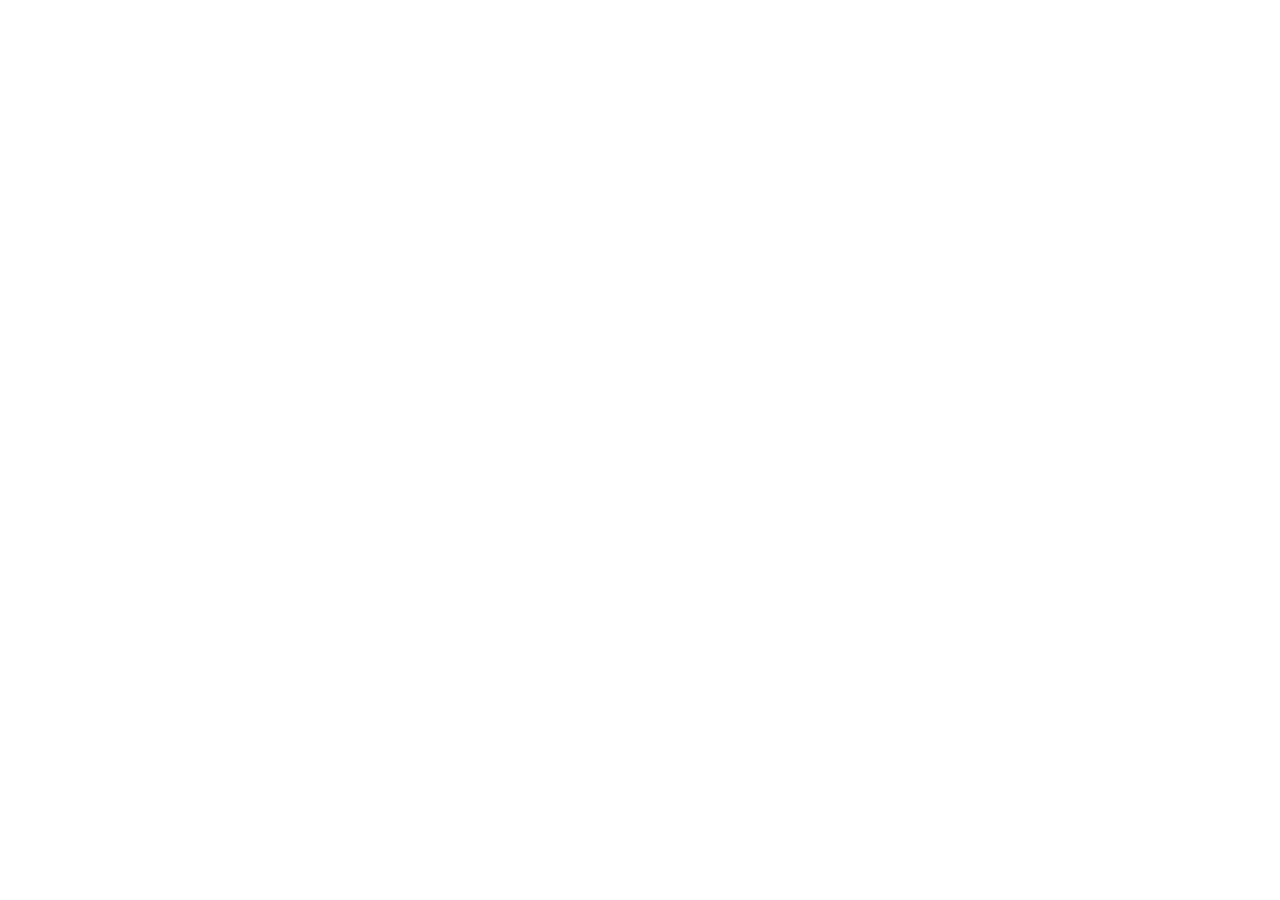
==== index.html @ 25714bb6 "Add files via upload" ====
<!doctype html><html lang="en"><head><meta charset="utf-8"/><link rel="icon" href="/multitrainer/favicon.ico"/><meta name="viewport" content="width=device-width,initial-scale=1"/><meta name="theme-color" content="#000000"/><meta name="description" content="Petit Champion !"/><link rel="apple-touch-icon" href="/multitrainer/logo192.png"/><link rel="manifest" href="/multitrainer/manifest.json"/><title>Les tables de multiplication</title><script defer="defer" src="/multitrainer/static/js/main.5baf203d.js"></script><link href="/multitrainer/static/css/main.7b5cc79b.css" rel="stylesheet"></head><body><noscript>You need to enable JavaScript to run this app.</noscript><div id="root"></div></body></html>
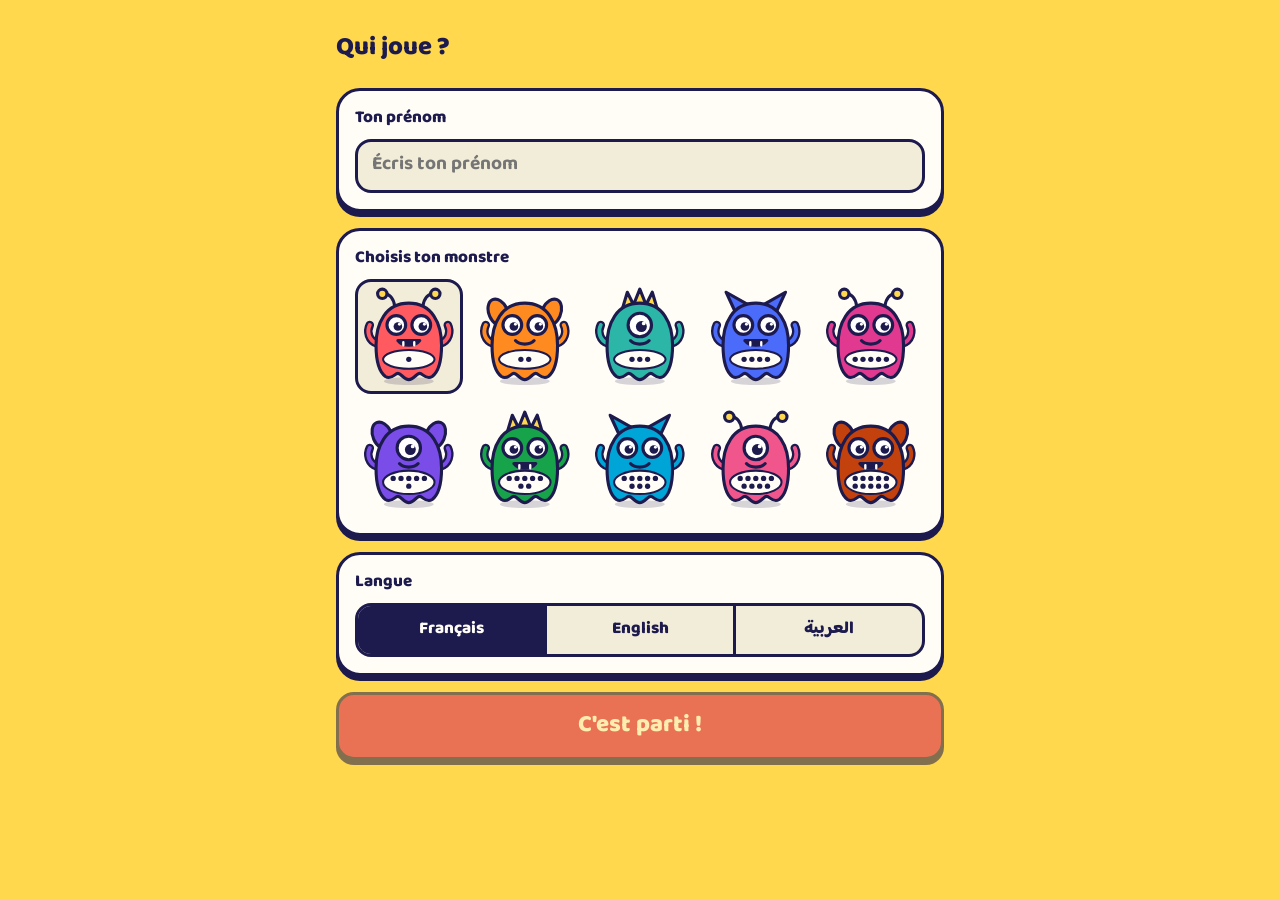
==== commit d8579853: "v2 becomes the main game at /multitrainer/; the first version's files removed Co-Authored-By: Claude" ====
--- a/index.html
+++ b/index.html
@@ -1 +1,22 @@
-<!doctype html><html lang="en"><head><meta charset="utf-8"/><link rel="icon" href="/multitrainer/favicon.ico"/><meta name="viewport" content="width=device-width,initial-scale=1"/><meta name="theme-color" content="#000000"/><meta name="description" content="Petit Champion !"/><link rel="apple-touch-icon" href="/multitrainer/logo192.png"/><link rel="manifest" href="/multitrainer/manifest.json"/><title>Les tables de multiplication</title><script defer="defer" src="/multitrainer/static/js/main.5baf203d.js"></script><link href="/multitrainer/static/css/main.7b5cc79b.css" rel="stylesheet"></head><body><noscript>You need to enable JavaScript to run this app.</noscript><div id="root"></div></body></html>+<!doctype html>
+<html lang="fr" dir="ltr">
+<head>
+<meta charset="utf-8">
+<meta name="viewport" content="width=device-width, initial-scale=1, viewport-fit=cover">
+<meta name="description" content="Les tables de multiplication, en jouant.">
+<meta name="theme-color" content="#FFD84D">
+<title>MultiTrainer: les tables de multiplication</title>
+<link rel="icon" type="image/png" href="icons/icon-192.png">
+<link rel="apple-touch-icon" href="icons/icon-180.png">
+<link rel="manifest" href="manifest.json">
+<link rel="preload" href="fonts/baloo-latin.woff2" as="font" type="font/woff2" crossorigin>
+<link rel="stylesheet" href="app.css?v=2.0.1">
+<script src="engine.js?v=2.0.1" defer></script>
+<script src="monsters.js?v=2.0.1" defer></script>
+<script src="app.js?v=2.0.1" defer></script>
+</head>
+<body>
+<div id="app"></div>
+<noscript><p style="padding:24px;text-align:center">Ce jeu a besoin de JavaScript.</p></noscript>
+</body>
+</html>
--- a/app.css
+++ b/app.css
@@ -0,0 +1,204 @@
+@font-face { font-family: "Baloo"; src: url(fonts/baloo-arabic.woff2) format("woff2"); font-weight: 500 800; font-display: swap; unicode-range: U+0600-06FF, U+0750-077F, U+0870-088E, U+0890-0891, U+0898-08E1, U+08E3-08FF, U+200C-200E, U+2010-2011, U+204F, U+2E41, U+FB50-FDFF, U+FE70-FE74, U+FE76-FEFC; }
+@font-face { font-family: "Baloo"; src: url(fonts/baloo-latin-ext.woff2) format("woff2"); font-weight: 500 800; font-display: swap; unicode-range: U+0100-02BA, U+02BD-02C5, U+02C7-02CC, U+02CE-02D7, U+02DD-02FF, U+1E00-1EFF, U+2020, U+20A0-20AB, U+20AD-20C0, U+2113, U+2C60-2C7F, U+A720-A7FF; }
+@font-face { font-family: "Baloo"; src: url(fonts/baloo-latin.woff2) format("woff2"); font-weight: 500 800; font-display: swap; unicode-range: U+0000-00FF, U+0131, U+0152-0153, U+02BB-02BC, U+02C6, U+02DA, U+02DC, U+2000-206F, U+20AC, U+2122, U+2191, U+2193, U+2212, U+2215, U+FEFF, U+FFFD; }
+
+:root {
+  --bg: #FFD84D; --bg2: #FFC930; --card: #FFFDF5; --ink: #1D1A4E; --soft: #5A568C; --line: #1D1A4E; --well: #F2EDD8;
+  --pink: #D81F5C; --blue: #3451E0; --teal: #0F8F83; --good: #118A4C; --bad: #D42F35; --gold: #FFC700; --on: #FFFFFF;
+  --r: 18px; --bw: 3px; --lift: 5px;
+  --safe-t: env(safe-area-inset-top, 0px); --safe-b: env(safe-area-inset-bottom, 0px);
+}
+[data-theme="dark"] {
+  --bg: #1D1A4E; --bg2: #171440; --card: #2D2972; --ink: #FFF8DC; --soft: #C6C2EE; --line: #0D0B2E; --well: #3A3588;
+  --pink: #E8376F; --blue: #4F6BF0; --teal: #129C8F; --good: #159A56; --bad: #DE3F45;
+}
+* { box-sizing: border-box; -webkit-tap-highlight-color: transparent; }
+[hidden] { display: none !important; }
+html { height: 100%; }
+body { margin: 0; min-height: 100%; background: var(--bg); color: var(--ink); font: 600 1.0625rem/1.4 "Baloo", ui-rounded, "Segoe UI", system-ui, sans-serif; touch-action: manipulation; overscroll-behavior-y: none; }
+h1, h2, h3, p { margin: 0; }
+button, input { font: inherit; color: inherit; }
+button { cursor: pointer; }
+:focus-visible { outline: 3px solid var(--blue); outline-offset: 3px; }
+[data-theme="dark"] :focus-visible { outline-color: var(--gold); }
+.sr { position: absolute; width: 1px; height: 1px; overflow: hidden; clip-path: inset(50%); white-space: nowrap; }
+svg.i { width: 1.35em; height: 1.35em; flex: none; fill: none; stroke: currentColor; stroke-width: 2.4; stroke-linecap: round; stroke-linejoin: round; }
+svg.monster { display: block; width: 100%; height: auto; overflow: visible; }
+
+.screen { width: min(100%, 640px); margin: 0 auto; padding: calc(14px + var(--safe-t)) 16px calc(28px + var(--safe-b)); display: flex; flex-direction: column; gap: 16px; }
+.bar { display: flex; align-items: center; gap: 10px; min-height: 48px; }
+.bar h1 { font-size: 1.6rem; font-weight: 800; line-height: 1.1; flex: 1; outline: none; }
+.spacer { flex: 1; }
+
+.btn { display: inline-flex; align-items: center; justify-content: center; gap: 8px; min-height: 52px; padding: 8px 20px; border: var(--bw) solid var(--line); border-radius: var(--r); background: var(--card); color: var(--ink); font-weight: 800; box-shadow: 0 var(--lift) 0 var(--line); transition: transform .08s, box-shadow .08s; }
+.btn:active:not(:disabled) { transform: translateY(var(--lift)); box-shadow: 0 0 0 var(--line); }
+.btn:disabled { opacity: .55; cursor: default; }
+.btn.go { background: var(--pink); color: var(--on); }
+.btn.blue { background: var(--blue); color: var(--on); }
+.btn.ghost { box-shadow: none; background: transparent; border-color: currentColor; min-height: 44px; }
+.btn.big { width: 100%; min-height: 68px; font-size: 1.5rem; }
+.round { width: 48px; min-height: 48px; padding: 0; flex: none; border-radius: 50%; box-shadow: 0 3px 0 var(--line); }
+.round:active:not(:disabled) { transform: translateY(3px); }
+
+.card { background: var(--card); border: var(--bw) solid var(--line); border-radius: 24px; padding: 16px; box-shadow: 0 var(--lift) 0 var(--line); }
+.who { display: flex; align-items: center; gap: 8px; min-height: 48px; padding: 2px 16px 2px 4px; border: var(--bw) solid var(--line); border-radius: 999px; background: var(--card); font-weight: 800; box-shadow: 0 3px 0 var(--line); max-width: 62%; }
+[dir="rtl"] .who { padding: 2px 4px 2px 16px; }
+.who .pet { width: 38px; flex: none; }
+.who span { overflow: hidden; text-overflow: ellipsis; white-space: nowrap; }
+.chip { display: inline-flex; align-items: center; gap: 4px; padding: 2px 12px; border-radius: 999px; background: var(--ink); color: var(--bg); font-weight: 800; }
+[data-theme="dark"] .chip { background: var(--gold); color: #1D1A4E; }
+
+/* Home */
+.hero { display: grid; grid-template-columns: minmax(104px, 34%) 1fr; gap: 14px; align-items: center; }
+.hero h2 { font-size: clamp(1.45rem, 6vw, 2rem); line-height: 1.1; font-weight: 800; }
+.hero p { color: var(--soft); margin-top: 4px; }
+.meter { height: 16px; margin-top: 10px; border: var(--bw) solid var(--line); border-radius: 999px; background: var(--well); overflow: hidden; }
+.meter i { display: block; height: 100%; background: var(--teal); }
+.pet-bob svg { animation: bob 2.6s ease-in-out infinite; transform-origin: 50% 100%; }
+.modes { display: grid; grid-template-columns: 1fr 1fr; gap: 14px; }
+.mode { display: flex; flex-direction: column; align-items: flex-start; gap: 2px; text-align: start; padding: 14px; min-height: 112px; border: var(--bw) solid var(--line); border-radius: 22px; color: var(--on); box-shadow: 0 var(--lift) 0 var(--line); transition: transform .08s, box-shadow .08s; }
+.mode:active { transform: translateY(var(--lift)); box-shadow: none; }
+.mode b { font-size: 1.3rem; font-weight: 800; line-height: 1.1; margin-top: 4px; }
+.mode small { font-size: .92rem; font-weight: 600; line-height: 1.2; }
+.mode svg.i { width: 30px; height: 30px; }
+.m-free { background: var(--blue); } .m-chrono { background: var(--pink); } .m-duel { background: #6D3FD9; } .m-learn { background: var(--teal); }
+.shelf { display: flex; align-items: center; gap: 10px; width: 100%; text-align: start; padding: 12px 14px; }
+.shelf .row { display: flex; gap: 2px; flex: 1; min-width: 0; }
+.shelf .row > div { flex: 1; max-width: 42px; }
+.shelf b { flex: none; }
+
+/* Setup */
+.field { display: flex; flex-direction: column; gap: 8px; }
+.field > label, .field > .lab { font-weight: 800; }
+.tables { display: grid; grid-template-columns: repeat(5, 1fr); gap: 10px; }
+.tables.t12 { grid-template-columns: repeat(4, 1fr); }
+.t { min-height: 58px; font-size: 1.4rem; font-weight: 800; border: var(--bw) solid var(--line); border-radius: 16px; background: var(--well); color: var(--ink); }
+.t[aria-pressed="true"] { background: var(--blue); color: var(--on); box-shadow: inset 0 -4px 0 rgba(0,0,0,.25); }
+.seg { display: flex; border: var(--bw) solid var(--line); border-radius: 16px; overflow: hidden; background: var(--well); }
+.seg button { flex: 1; min-height: 48px; border: 0; background: transparent; font-weight: 800; padding: 4px 6px; color: var(--ink); }
+.seg button + button { border-inline-start: var(--bw) solid var(--line); }
+.seg button[aria-pressed="true"] { background: var(--ink); color: var(--card); }
+.links { display: flex; gap: 16px; }
+.link { background: none; border: 0; padding: 6px 0; text-decoration: underline; font-weight: 700; color: var(--ink); min-height: 40px; }
+.err { color: var(--bad); font-weight: 800; }
+[data-theme="dark"] .err { color: #FF9EA1; }
+input[type="range"] { width: 100%; accent-color: var(--blue); height: 32px; }
+input[type="text"] { width: 100%; min-height: 54px; padding: 8px 14px; border: var(--bw) solid var(--line); border-radius: 16px; background: var(--well); color: var(--ink); font-weight: 700; font-size: 1.2rem; }
+.pets { display: grid; grid-template-columns: repeat(5, 1fr); gap: 8px; }
+.pets button { padding: 4px; border: var(--bw) solid transparent; border-radius: 16px; background: transparent; }
+.pets button[aria-pressed="true"] { border-color: var(--line); background: var(--well); }
+
+/* Game */
+.game { position: fixed; inset: 0; display: flex; flex-direction: column; padding: calc(10px + var(--safe-t)) 16px calc(16px + var(--safe-b)); gap: 10px; max-width: 640px; margin: 0 auto; }
+.g-top { display: flex; align-items: center; gap: 10px; }
+.g-top .track { flex: 1; height: 20px; border: var(--bw) solid var(--line); border-radius: 999px; background: var(--card); overflow: hidden; }
+.g-top .track i { display: block; height: 100%; width: 0; background: var(--teal); transition: width .3s; }
+.clock { font-size: 1.5rem; font-weight: 800; min-width: 3.2ch; text-align: center; }
+.stage { flex: 1; min-height: 0; display: flex; flex-direction: column; align-items: center; justify-content: center; gap: 4px; }
+.g-pet { width: clamp(72px, 15vh, 128px); }
+.g-pet.happy svg { animation: hop .5s ease; }
+.g-pet.sad svg { animation: shake .45s ease; }
+.eq { font-size: clamp(2.6rem, min(12.5vw, 11vh), 6.2rem); line-height: 1.05; font-weight: 800; letter-spacing: .01em; white-space: nowrap; }
+.eq .slot { display: inline-block; min-width: 1.1em; padding: 0 .12em; text-align: center; border-bottom: .09em solid currentColor; }
+.flash { min-height: 1.6em; font-size: 1.25rem; font-weight: 800; text-align: center; }
+.flash.ok { color: var(--good); } .flash.no { color: var(--bad); }
+[data-theme="dark"] .flash.ok { color: #6BE3A1; } [data-theme="dark"] .flash.no { color: #FF9EA1; }
+.tbar { width: 100%; height: 12px; border: var(--bw) solid var(--line); border-radius: 999px; background: var(--card); overflow: hidden; }
+.tbar i { display: block; height: 100%; width: 100%; background: var(--blue); transform-origin: left; }
+.tbar.late i { background: var(--bad); }
+.answers { display: grid; grid-template-columns: 1fr 1fr; gap: 12px; }
+.ans { min-height: clamp(68px, 13vh, 104px); font-size: clamp(1.9rem, 8vw, 3rem); font-weight: 800; border: var(--bw) solid var(--line); border-radius: 22px; background: var(--card); color: var(--ink); box-shadow: 0 var(--lift) 0 var(--line); transition: transform .08s, box-shadow .08s; }
+.ans:active:not(:disabled) { transform: translateY(var(--lift)); box-shadow: none; }
+.ans.right { background: var(--good); color: var(--on); }
+.ans.wrong { background: var(--bad); color: var(--on); }
+.ans:disabled { cursor: default; }
+.ans:disabled:not(.right):not(.wrong) { opacity: .5; }
+.keypad { display: grid; grid-template-columns: repeat(3, 1fr); gap: 8px; }
+.keypad button { min-height: clamp(50px, 9.2vh, 76px); font-size: clamp(1.5rem, 6vw, 2.2rem); font-weight: 800; border: var(--bw) solid var(--line); border-radius: 16px; background: var(--card); color: var(--ink); box-shadow: 0 3px 0 var(--line); }
+.keypad button:active { transform: translateY(3px); box-shadow: none; }
+.keypad .ok { background: var(--good); color: var(--on); }
+.combo { animation: pop .25s ease; }
+
+/* The explanation after a mistake */
+.teach { position: fixed; inset-inline: 0; bottom: 0; z-index: 20; max-height: 92dvh; overflow: auto; margin: 0 auto; width: min(100%, 640px); padding: 18px 18px calc(18px + var(--safe-b)); background: var(--card); border: var(--bw) solid var(--line); border-bottom: 0; border-radius: 28px 28px 0 0; box-shadow: 0 -6px 0 var(--line); display: flex; flex-direction: column; gap: 10px; animation: rise .22s ease-out; }
+.teach .big { font-size: clamp(2rem, 9vw, 3rem); font-weight: 800; text-align: center; line-height: 1.1; color: var(--good); }
+[data-theme="dark"] .teach .big { color: #6BE3A1; }
+.teach p { text-align: center; }
+.dots { display: grid; gap: var(--g); justify-content: center; margin: 2px auto; }
+.dots i { width: var(--d); height: var(--d); border-radius: 50%; background: var(--c, var(--pink)); }
+.count { text-align: center; font-weight: 800; color: var(--soft); overflow-wrap: anywhere; }
+.tip { background: var(--well); border-radius: 14px; padding: 8px 12px; text-align: center; }
+
+/* Duel */
+.duel { position: fixed; inset: 0; display: grid; grid-template-rows: 1fr auto 1fr; }
+.side { display: flex; flex-direction: column; justify-content: center; gap: 10px; padding: 12px 16px; min-height: 0; color: var(--on); }
+.side.top { transform: rotate(180deg); background: var(--blue); padding-bottom: calc(12px + var(--safe-t)); }
+.side.bottom { background: var(--pink); padding-bottom: calc(12px + var(--safe-b)); }
+.side .eq { font-size: clamp(2.2rem, min(12vw, 8vh), 4.4rem); text-align: center; }
+.side .answers { gap: 8px; }
+.side .ans { min-height: clamp(48px, 10vh, 88px); font-size: clamp(1.5rem, 6vw, 2.4rem); }
+.side .who-d { display: flex; justify-content: space-between; align-items: center; font-weight: 800; font-size: 1.1rem; }
+.mid { display: flex; align-items: center; justify-content: center; gap: 12px; padding: 4px 12px; background: var(--ink); color: var(--card); font-weight: 800; }
+.mid .ghost { color: inherit; min-height: 34px; padding: 0 12px; font-size: .95rem; }
+.side.lost .answers { opacity: .4; }
+
+/* Summary */
+.done { text-align: center; align-items: center; }
+.stars { display: flex; justify-content: center; gap: 6px; }
+.stars svg { width: clamp(48px, 15vw, 72px); height: auto; fill: var(--well); stroke: var(--line); stroke-width: 1.6; stroke-linejoin: round; }
+.stars svg.on { fill: var(--gold); animation: pop .4s ease both; }
+.stars svg.on:nth-child(2) { animation-delay: .15s; } .stars svg.on:nth-child(3) { animation-delay: .3s; }
+.done .pet-big { width: 148px; }
+.done h1 { font-size: clamp(1.8rem, 8vw, 2.5rem); font-weight: 800; line-height: 1.1; outline: none; }
+.nums { display: grid; grid-template-columns: repeat(3, 1fr); gap: 10px; width: 100%; }
+.nums div { background: var(--card); border: var(--bw) solid var(--line); border-radius: 18px; padding: 8px 4px; }
+.nums b { display: block; font-size: 1.6rem; font-weight: 800; line-height: 1.1; }
+.nums small { color: var(--soft); font-size: .88rem; line-height: 1.15; display: block; }
+.news { width: 100%; display: flex; flex-direction: column; gap: 8px; }
+.new { display: flex; align-items: center; gap: 10px; text-align: start; padding: 8px 12px; animation: pop .3s ease both; }
+.new .pet { width: 56px; flex: none; }
+.new .pet svg { display: block; width: 100%; height: auto; }
+.actions { display: flex; gap: 12px; width: 100%; }
+.actions .btn { flex: 1; }
+canvas.confetti { position: fixed; inset: 0; width: 100%; height: 100%; pointer-events: none; z-index: 50; }
+
+/* Progress and learning */
+.card h2 { font-size: 1.3rem; font-weight: 800; margin-bottom: 8px; line-height: 1.15; }
+.zoo { display: grid; grid-template-columns: repeat(5, 1fr); gap: 8px; }
+.zoo.t12 { grid-template-columns: repeat(4, 1fr); }
+.zoo button { display: flex; flex-direction: column; align-items: center; gap: 2px; background: none; border: 0; padding: 2px; color: var(--ink); font-weight: 800; min-width: 0; }
+.mini-meter { width: 88%; height: 8px; border: 2px solid var(--line); border-radius: 99px; background: var(--well); overflow: hidden; }
+.mini-meter i { display: block; height: 100%; background: var(--teal); }
+.grid-wrap { overflow-x: auto; }
+.mgrid { display: grid; gap: 3px; min-width: 300px; direction: ltr; }
+.mgrid > * { aspect-ratio: 1; min-width: 0; display: flex; align-items: center; justify-content: center; border-radius: 6px; font-size: .86rem; font-weight: 800; border: 0; padding: 0; }
+.mgrid .h { color: var(--soft); background: none; }
+.m0 { background: var(--well); color: transparent; }
+.m1 { background: #F4A2A5; color: #1D1A4E; } .m2 { background: #FBC47F; color: #1D1A4E; } .m3 { background: #FFE78A; color: #1D1A4E; } .m4 { background: #8EE0AE; color: #1D1A4E; } .m5 { background: #118A4C; color: #fff; }
+.legend { display: flex; flex-wrap: wrap; gap: 4px 12px; margin-top: 10px; font-size: .92rem; }
+.legend span { display: inline-flex; align-items: center; gap: 6px; }
+.legend i { width: 16px; height: 16px; border-radius: 4px; border: 1px solid var(--line); }
+.bars { display: flex; align-items: flex-end; gap: 4px; height: 96px; direction: ltr; }
+.bars i { flex: 1; min-width: 4px; max-width: 28px; background: var(--blue); border-radius: 4px 4px 0 0; }
+.bars i.top { background: var(--good); }
+.list { display: flex; flex-direction: column; }
+.list > div { display: flex; justify-content: space-between; gap: 12px; padding: 6px 0; border-top: 2px solid var(--well); }
+.list > div:first-child { border-top: 0; }
+.tags { display: flex; flex-wrap: wrap; gap: 6px; }
+.tags span { padding: 2px 12px; border-radius: 99px; background: var(--well); font-size: .95rem; }
+.tags span.got { background: var(--gold); color: #1D1A4E; }
+.tags span:not(.got) { opacity: .55; }
+.learn-head { display: grid; grid-template-columns: 96px 1fr; gap: 12px; align-items: center; }
+.facts { display: grid; grid-template-columns: 1fr 1fr; gap: 8px; }
+.fact-b { min-height: 52px; font-size: 1.25rem; font-weight: 800; border: var(--bw) solid var(--line); border-radius: 14px; background: var(--well); color: var(--ink); direction: ltr; }
+.fact-b.open { background: var(--card); box-shadow: inset 0 -4px 0 var(--teal); }
+.fact-b[aria-pressed="true"] { background: var(--gold); color: #1D1A4E; }
+
+@keyframes bob { 0%,100% { transform: translateY(0) scaleY(1); } 50% { transform: translateY(-4px) scaleY(1.02); } }
+@keyframes hop { 40% { transform: translateY(-22px) rotate(-5deg); } 75% { transform: translateY(0) scaleY(.92); } }
+@keyframes shake { 20% { transform: translateX(-8px); } 45% { transform: translateX(7px); } 70% { transform: translateX(-4px); } }
+@keyframes pop { 0% { transform: scale(.5); opacity: 0; } 70% { transform: scale(1.12); } 100% { transform: scale(1); opacity: 1; } }
+@keyframes rise { from { transform: translateY(60%); } to { transform: translateY(0); } }
+@media (prefers-reduced-motion: reduce) { *, *::before, *::after { animation: none !important; transition: none !important; } }
+@media (max-height: 620px) { .g-pet { display: none; } .flash { min-height: 1.2em; font-size: 1.05rem; } }
+@media (min-width: 700px) { .screen { padding-top: calc(24px + var(--safe-t)); } }
